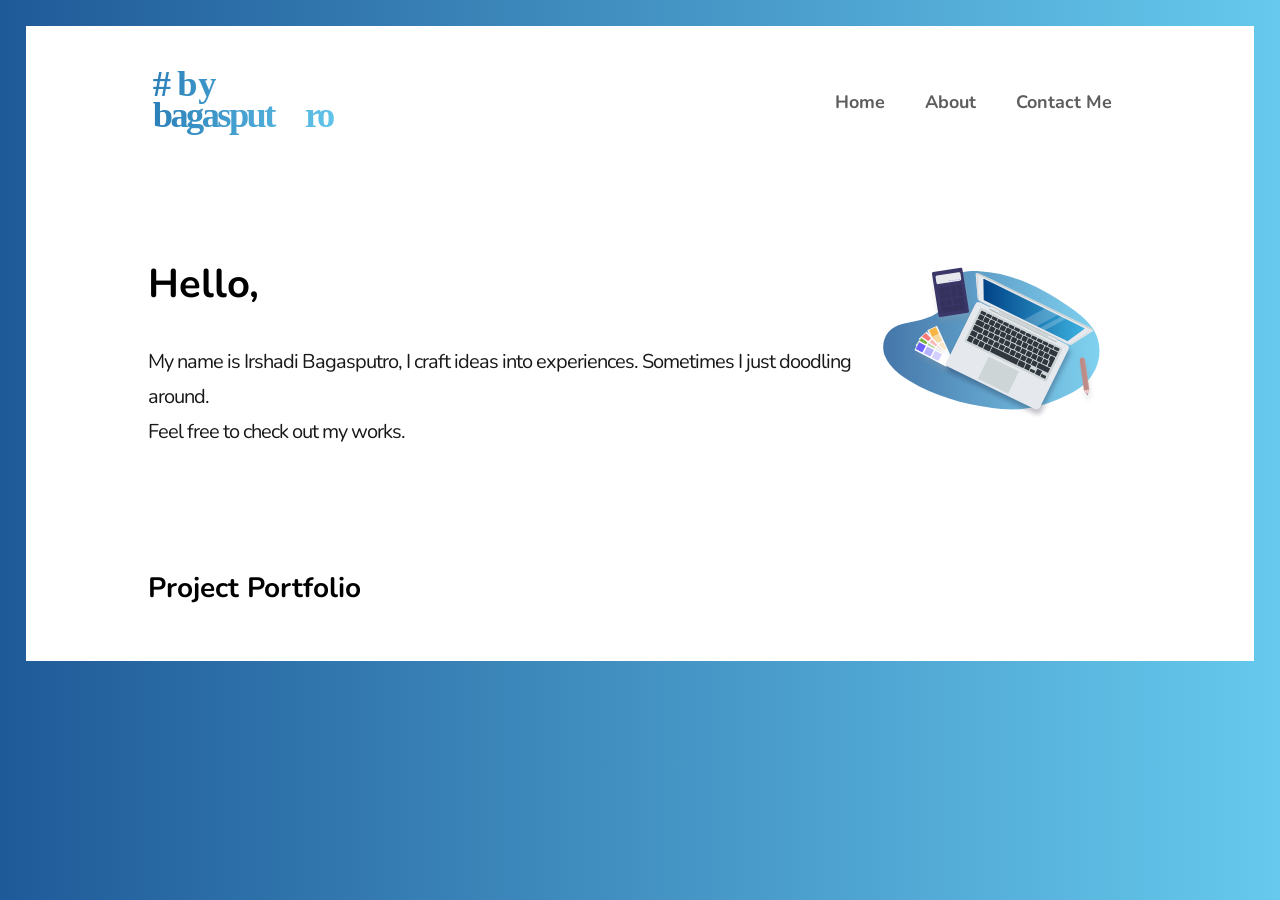
==== index.html @ 39042ffe "base file & flex layout in css" ====
<html lang="en">
<head>
    <meta charset="UTF-8">
    <meta name="viewport" content="width=device-width, initial-scale=1.0">
    <meta http-equiv="X-UA-Compatible" content="ie=edge">
    <title>Irshadi Bagasputro | Home</title>
    <link href="https://fonts.googleapis.com/css?family=Montserrat:400|Nunito:700,400" type="text/css" rel="stylesheet">
    <link rel="stylesheet" href="assets/style.css" type="text/css">
</head>

<body>
  <div class="body-wrapper">
  <nav class="container logo navigation">
        <img src="assets/img/logo-main.svg">
        <ul class="navigation">
          <li>
              <a href="#">Home</a>
          </li>
          <li>
              <a href="#">About</a>
          </li>
          <li>
              <a href="#">Contact Me</a>
          </li>
        </ul>
  </nav>

  <section class="container half-content">
      <div>
        <h1>Hello,</h1>
        <p>My name is Irshadi Bagasputro, I craft ideas into experiences. 
                  Sometimes I just doodling around.<br>Feel free to check out my works.</p>
      </div>
      <div class>
        <img src="assets/img/img-home.svg">
      </div>
  </section>

  <section class="container one-content">
      <div>
        <h2>Project Portfolio</h2>
      </div>
      <div class="portfolio">
          <div id="julo"></div>
          <div id="bukalapak"></div>
          <div id=""></div>
      </div>
  </section>
  <section></section>
  </div>
</body>
</html>
---- assets/style.css ----
/************************************************/
/*Generic CSS*/
/************************************************/

body {
    margin: 0;
    font-family: 'Montserrat', sans-serif;
    background-image: linear-gradient(to right, #1F5A98, #66C9ED);
  }
  
  .body-wrapper {
      margin: 2%;
      background-color: #fff;
  }
  
  p {
    font-family: 'Nunito', sans-serif;
    font-weight: 400;
    color: #191919;
    font-size: 1.250em;
    line-height: 35px;
    letter-spacing: -1px;
    -webkit-font-smoothing: antialiased;
  }
  
  ul li {
    font-family: 'Nunito', sans-serif;
    font-weight: 700;
    font-size: 14px;
  }
  
  h1 {
    font-family: 'Nunito', sans-serif;
    font-weight: 700;
    font-size: 2.5em;
  }
  
  h2 {
    font-family: 'Nunito', sans-serif;
    font-weight: 700;
    font-size: 1.75rem;
  }
  
  h3 {
    font-family: 'Nunito', sans-serif;
    font-weight: 700;
    font-size: 18px;
  }
  
  h4 {
    font-family: 'Nunito', sans-serif;
    font-weight: 700;
    font-size: 16px;
  }
  
  h5 {
    font-family: 'Montserrat', sans-serif;
    font-weight: 400;
    font-size: 18px;
  }
  
  h6 {
    font-family: 'Montserrat', sans-serif;
    font-weight: 400;
    font-size: 16px;
  }

  a {
      text-decoration: none;
  }

  img {
      width: 100%;
      height: auto;
  }

/************************************************/
/*Flex*/
/************************************************/

.navigation {
    display: flex;
    flex-flow: row wrap;
    justify-content: flex-end;
  }
  
  /* Medium screens */
  @media all and (max-width: 800px) {
    .navigation {
      justify-content: space-around;
    }
  }
  
  /* Small screens */
  @media all and (max-width: 500px) {
    .navigation {
      flex-direction: column;
    }
  }

.container {
    display: flex;
    flex-direction: row;
    padding: 2.5% 10%;
    align-items: center;
}

.container-inline {
    display: inline-flex;
}

/************************************************/
/*Navigation*/
/************************************************/

.navigation {
    justify-content: space-between;
    flex-wrap: wrap;
}

.logo img {
    width: 200px;
    height: auto;
}

.navigation li {
    padding: 0 20px;
    list-style: none;
}

.navigation a {
    color: #5e5e5e;
    font-size: 18px;
}

.navigation a:hover{
    color: #1B74AF;
    font-size: 18px;
}

@media all and (max-width: 640px) {
    .logo {
        display: flex;
        justify-content: center;
    }
    .navigation {
        flex-wrap: wrap;
    }
}

/************************************************/
/*Content*/
/************************************************/

.one-content {
    justify-content: flex-start;
}

.half-content {
    display: flex;
    justify-content: space-around;
}

@media all and (max-width: 640px) {
    .half-content {
        flex-direction: column-reverse;
        flex-wrap: nowrap;
    }
}

.portfolio {

}
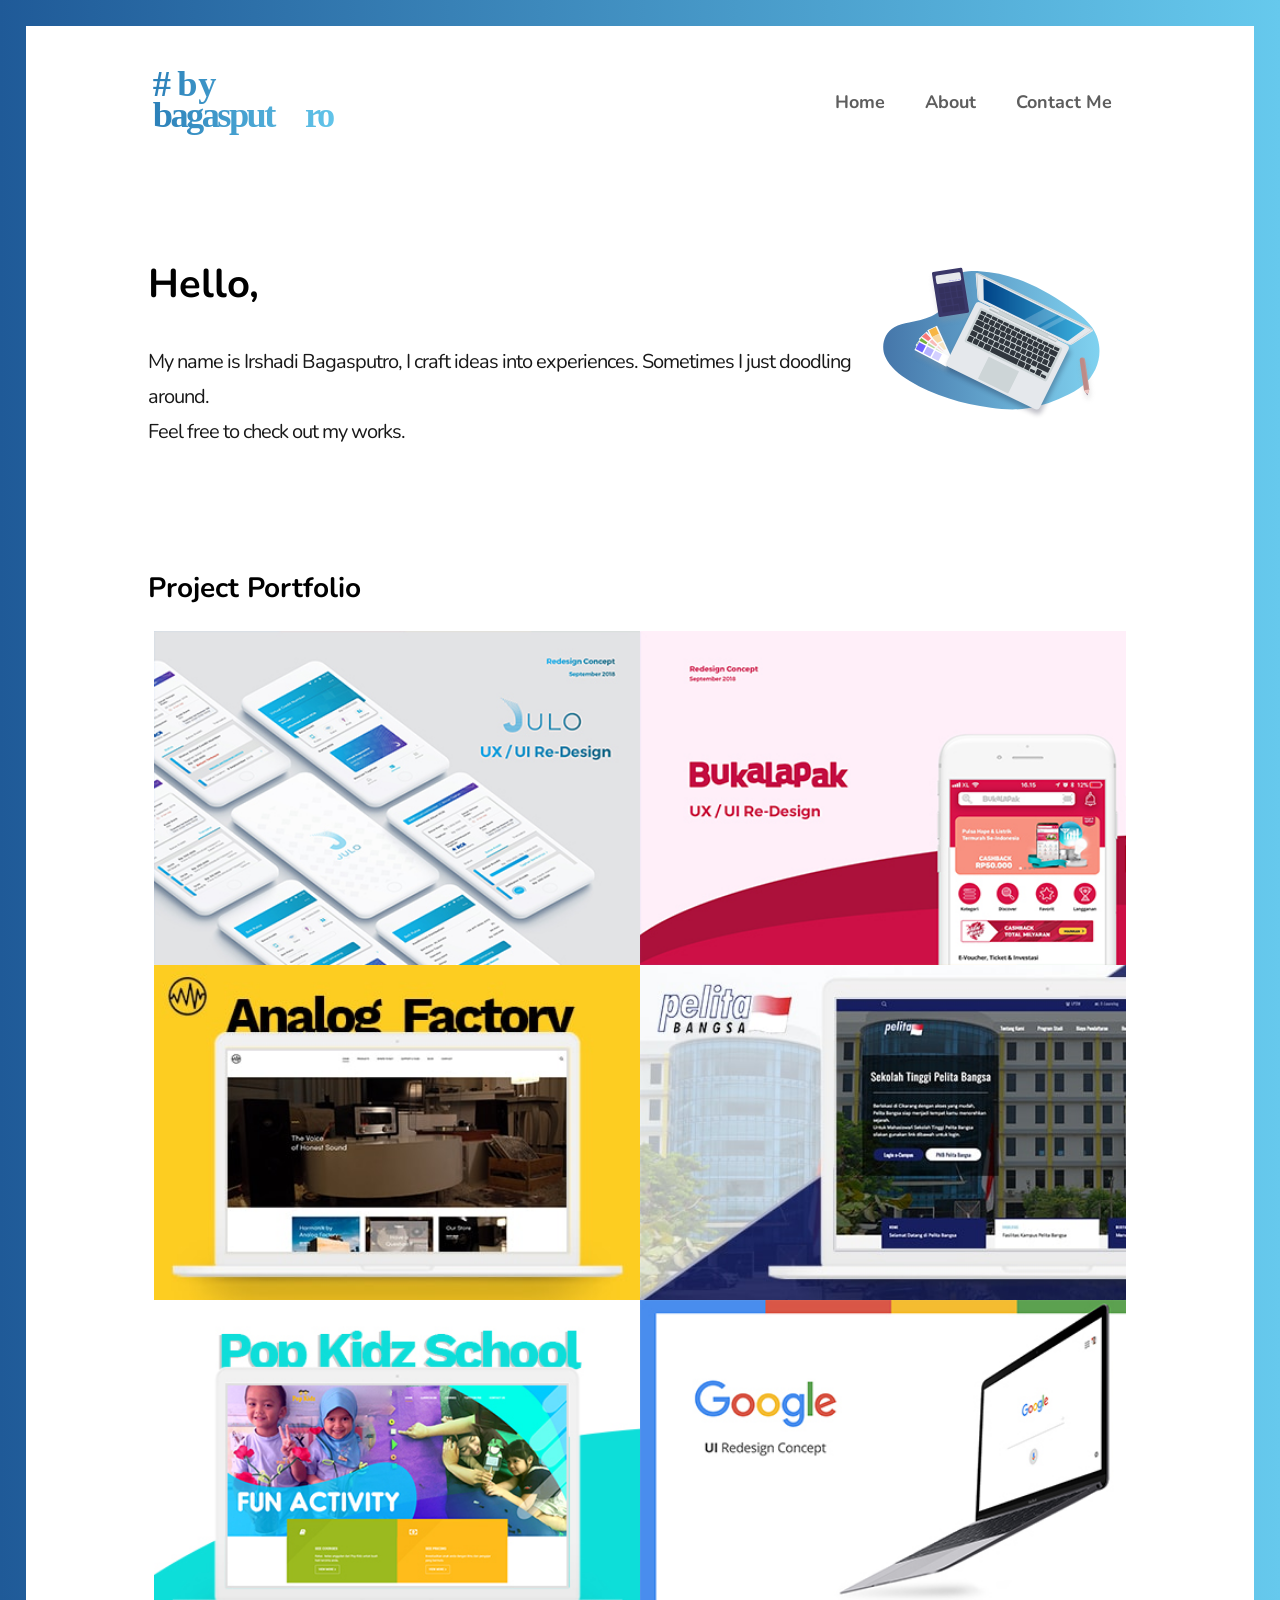
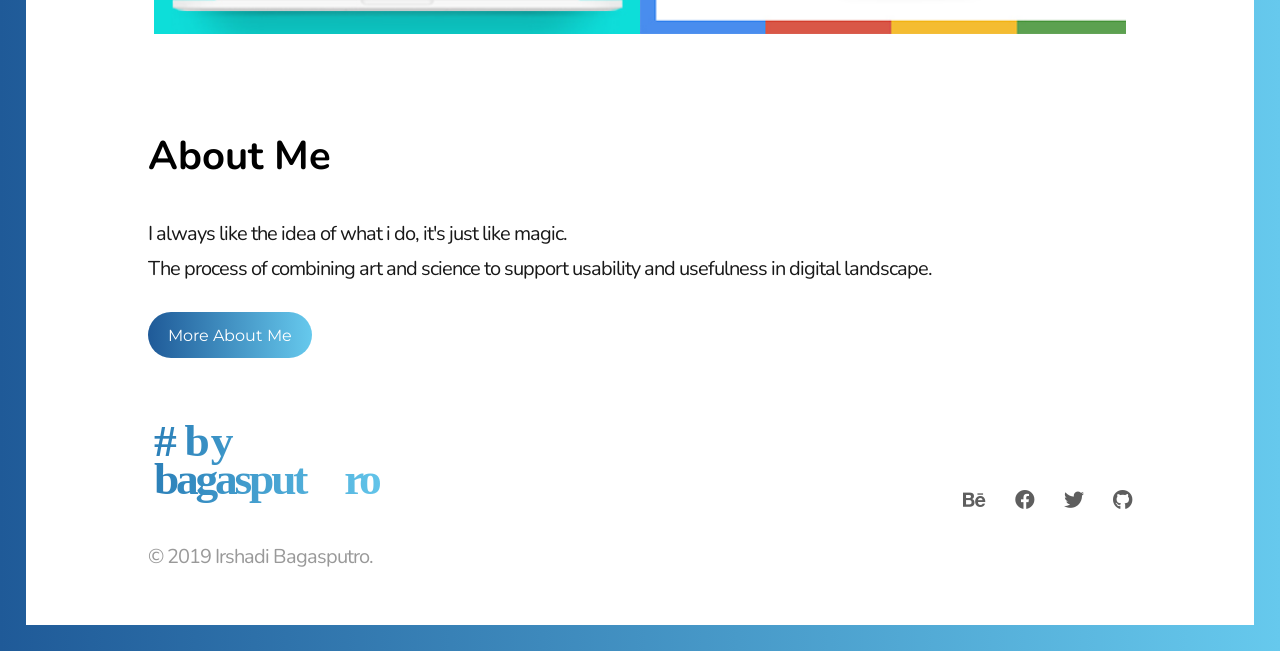
==== commit 9c997ff0: "main page updated" ====
--- a/index.html
+++ b/index.html
@@ -6,11 +6,12 @@
     <title>Irshadi Bagasputro | Home</title>
     <link href="https://fonts.googleapis.com/css?family=Montserrat:400|Nunito:700,400" type="text/css" rel="stylesheet">
     <link rel="stylesheet" href="assets/style.css" type="text/css">
+    <link rel="stylesheet" href="https://use.fontawesome.com/releases/v5.8.1/css/all.css" integrity="sha384-50oBUHEmvpQ+1lW4y57PTFmhCaXp0ML5d60M1M7uH2+nqUivzIebhndOJK28anvf" crossorigin="anonymous">
 </head>
 
 <body>
   <div class="body-wrapper">
-  <nav class="container logo navigation">
+  <nav class="container align logo navigation">
         <img src="assets/img/logo-main.svg">
         <ul class="navigation">
           <li>
@@ -25,7 +26,7 @@
         </ul>
   </nav>
 
-  <section class="container half-content">
+  <section class="container align half-content">
       <div>
         <h1>Hello,</h1>
         <p>My name is Irshadi Bagasputro, I craft ideas into experiences. 
@@ -36,17 +37,59 @@
       </div>
   </section>
 
-  <section class="container one-content">
+  <section class="container align one-content">
       <div>
         <h2>Project Portfolio</h2>
       </div>
-      <div class="portfolio">
-          <div id="julo"></div>
-          <div id="bukalapak"></div>
-          <div id=""></div>
+      <div class="container portfolio third-content">
+          <div class="overlay" id="julo">
+              <img src="assets/img/porto-julo.jpg" class="image-portfolio" alt="JULO Application Concept">
+              <div class="overlay-content">
+                  <h3>JULO</h3>
+                  <p>Text</p>
+              </div>
+          </div>
+          <div id="bukalapak">
+              <img src="assets/img/porto-bukalapak.jpg" class="image-portfolio" alt="Bukalapak Application Concept">
+          </div>
+          <div id="analog">
+              <img src="assets/img/porto-analog.jpg" class="image-portfolio" alt="Analog Factory Website">
+          </div>
+          <div id="pelita">
+              <img src="assets/img/porto-pelitabangsa.jpg" class="image-portfolio" alt="Pelita Bangsa Website">
+          </div>
+          <div id="pop">
+              <img src="assets/img/porto-pop.jpg" class="image-portfolio" alt="Pop Kidz School Website">
+          </div>
+          <div id="google">
+              <img src="assets/img/porto-google.jpg" class="image-portfolio" alt="UI Google Concept">
+          </div>
       </div>
   </section>
-  <section></section>
+
+  <section class="conatiner align half-content-single">
+      <div>
+      <h1>About Me</h1>
+      <p style="margin-top=20px;">I always like the idea of what i do, it's just like magic.<br>
+      The process of combining art and science to support usability and usefulness in digital landscape.</p>
+      <br>
+      <a class="button" href="#">More About Me</a>
+      </div>
+  </section>
+  <!---Footer Section Start-->
+  <section class="container align one-half foot">
+      <div>
+        <img src="assets/img/logo-main.svg" alt="">
+        <p class="copyright">© 2019 Irshadi Bagasputro. </p>
+      </div>
+      <div class="linkto">
+          <a href="https://www.behance.net/irshad" class="fab fa-behance"></a>
+          <a href="https://www.facebook.com/Irshadi" class="fab fa-facebook"></a>
+          <a href="https://www.twitter.com/Irshadi" class="fab fa-twitter"></a>
+          <a href="https://www.github.io/irshadi" class="fab fa-github"></a>
+      </div>
+  </section>
+  <!---Footer Section End-->
   </div>
 </body>
 </html>
--- a/assets/style.css
+++ b/assets/style.css
@@ -101,13 +101,18 @@
 .container {
     display: flex;
     flex-direction: row;
+    align-items: center;
+}
+
+.align {
     padding: 2.5% 10%;
-    align-items: center;
 }
 
 .container-inline {
     display: inline-flex;
 }
+
+.div {display: inline;}
 
 /************************************************/
 /*Navigation*/
@@ -154,11 +159,20 @@
 
 .one-content {
     justify-content: flex-start;
+    display: block;
 }
 
 .half-content {
     display: flex;
     justify-content: space-around;
+}
+
+.third-content {
+    display: flex;
+    flex-direction: row;
+    flex-wrap: wrap;
+    align-content: center;
+    justify-content: space-between;
 }
 
 @media all and (max-width: 640px) {
@@ -169,5 +183,86 @@
 }
 
 .portfolio {
-
-}+    align-content: stretch;
+    justify-content: center;
+}
+
+.portfolio img {
+    width: 486px;
+    height: auto;
+}
+
+.image-portfolio {
+    opacity: 1;
+    transition: .5s ease;
+    display: block
+    backface-visibility: hidden;
+}
+
+.overlay {
+}
+
+.overlay-content {
+    transition: .5s ease;
+    opacity: 0;
+    position: absolute;
+    top: 50%;
+    left: 50%;
+    -ms-transform: translate(-50%, -50%);
+    text-align: center;
+}
+
+.container:hover .overlay {
+    opacity: 0.3;
+}
+
+.container:hover .overlay-content {
+    opacity: 1;
+}
+
+.button {
+    background-image: linear-gradient(to right, #1F5A98, #66C9ED);
+    color: #fff;
+    border-radius: 40px;
+    padding: 1.75% 2.5%;
+}
+
+.half-content-single {
+    display: flex;
+    justify-content: flex-start;
+}
+
+.foot {
+    display: flex;
+    flex-flow: row wrap;
+    justify-content: space-between;
+}
+
+.foot img {
+    width: 250px;
+    height: auto;
+}
+
+.foot p {
+    color: #999;
+}
+
+.fab {
+    display: flex;
+    justify-content: center;
+    flex-direction: row;
+    flex-wrap: wrap;
+    font: normal normal normal 18px/2 FontAwesome;
+    font-size: 20px;
+    text-rendering: auto;
+    -webkit-font-smoothing: antialiased;
+    color: #5e5e5e;
+    margin-left: 25px;
+
+}
+
+.linkto a:hover{
+    color: #1B74AF;
+}
+
+
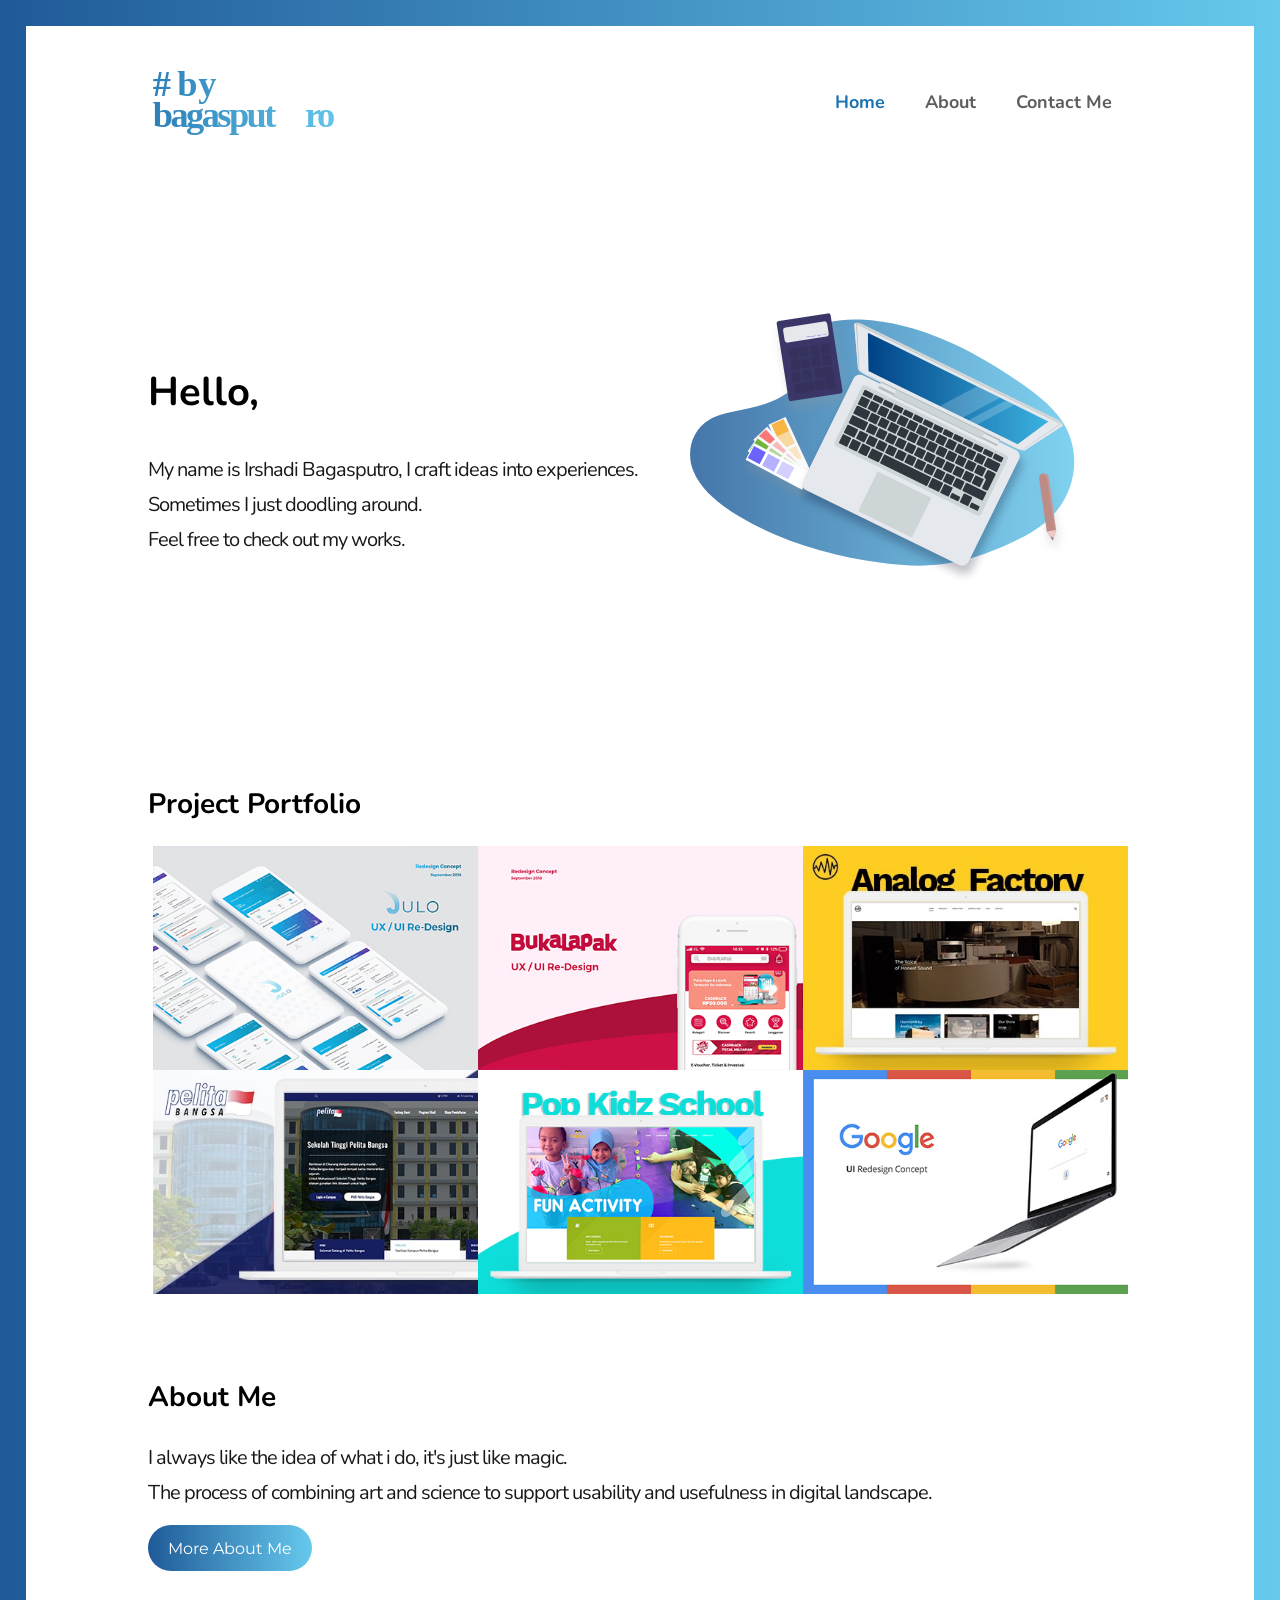
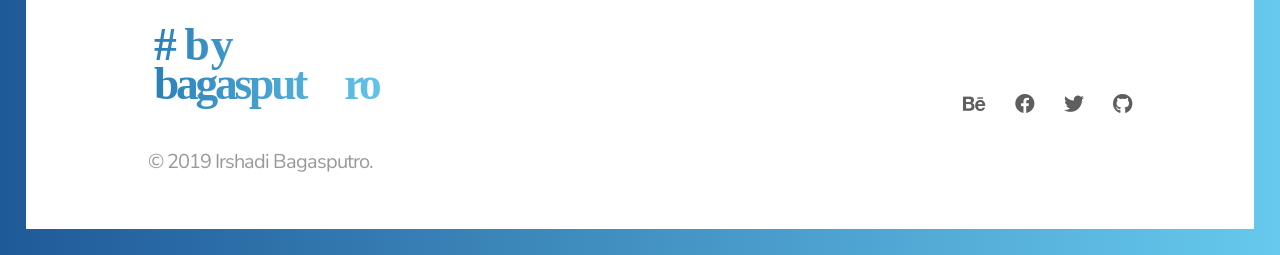
==== commit 4c6ce9c4: "Fix Responsive Design & Flexbox" ====
--- a/index.html
+++ b/index.html
@@ -15,10 +15,10 @@
         <img src="assets/img/logo-main.svg">
         <ul class="navigation">
           <li>
-              <a href="#">Home</a>
+              <a class="current" href="index.html">Home</a>
           </li>
           <li>
-              <a href="#">About</a>
+              <a href="about.html">About</a>
           </li>
           <li>
               <a href="#">Contact Me</a>
@@ -26,58 +26,109 @@
         </ul>
   </nav>
 
-  <section class="container align half-content">
-      <div>
+  <section class="container align half-content" id="intro">
+      <div class="half">
         <h1>Hello,</h1>
         <p>My name is Irshadi Bagasputro, I craft ideas into experiences. 
                   Sometimes I just doodling around.<br>Feel free to check out my works.</p>
       </div>
-      <div class>
+      <div class="half">
         <img src="assets/img/img-home.svg">
       </div>
   </section>
 
-  <section class="container align one-content">
+  <section class="container align one-content" id="portfolio">
       <div>
         <h2>Project Portfolio</h2>
       </div>
       <div class="container portfolio third-content">
-          <div class="overlay" id="julo">
-              <img src="assets/img/porto-julo.jpg" class="image-portfolio" alt="JULO Application Concept">
+          <div class="overlay">
+              <img src="assets/img/porto-julo.jpg" alt="JULO Application Concept">
               <div class="overlay-content">
-                  <h3>JULO</h3>
-                  <p>Text</p>
+                <div class="overlay-text">
+                  <h3>JULO VCN Concept App</h3>
+                  <p class="portfolio-details">in User Interface & User Experience Design</p>
+                  <p>This project was made for one of my design test. The goal of this project is to make a VCN concept page.</p>
+                  <p class="mobile-hide">VCN (Virtual Credit Number) is a new credit-related product that can handle all customer needs related to payment and cash disbursement. Customer will pay back using in installments. 
+                  I made the short user flow of in apps digital products purchase and the main page of the VCN UI.<br>Made entirely using Sketch App.</p>
+                  <a class="button-portfolio" href="#">View Project</a>
+                </div>
               </div>
           </div>
-          <div id="bukalapak">
-              <img src="assets/img/porto-bukalapak.jpg" class="image-portfolio" alt="Bukalapak Application Concept">
+          <div class="overlay">
+              <img src="assets/img/porto-bukalapak.jpg" alt="Bukalapak Application Concept">
+              <div class="overlay-content">
+                  <div class="overlay-text">
+                    <h3>Bukalapak UI Improvement Concept App</h3>
+                    <p class="portfolio-details">in User Interface & User Experience Design</p>
+                    <p class="mobile-hide">This is my first project for mobile apps. I did this project as a test for one of my interview. 
+                    <p>The goal of this project is to redesign the UI for Bukalapak Mobile Application.</p>
+                    <p class="mobile-hide">Made entirely using Adobe Photoshop.</p>
+                    <a class="button-portfolio" href="#">View Project</a>   
+                  </div>
+              </div>
           </div>
-          <div id="analog">
-              <img src="assets/img/porto-analog.jpg" class="image-portfolio" alt="Analog Factory Website">
+          <div class="overlay">
+              <img src="assets/img/porto-analog.jpg" alt="Analog Factory Website">
+              <div class="overlay-content">
+                  <div class="overlay-text">
+                    <h3>Analog Factory Website</h3>
+                    <p class="portfolio-details">in Web Design</p>
+                    <p>Analog Factory is an audio maker. Their work is well-known among High-End audio enthusiast for many years. </p>
+                    <p class="mobile-hide">Analog Factory needs a website to support their marketing division in order to expand their brand awareness. </p>
+                    <a class="button-portfolio" href="#">Case Study</a>                         
+                  </div>
+              </div>
           </div>
-          <div id="pelita">
-              <img src="assets/img/porto-pelitabangsa.jpg" class="image-portfolio" alt="Pelita Bangsa Website">
+          <div class="overlay">
+              <img src="assets/img/porto-pelitabangsa.jpg" alt="Pelita Bangsa Website">
+              <div class="overlay-content">
+                  <div class="overlay-text">
+                    <h3>Pelita Bangsa Website</h3>
+                    <p class="portfolio-details">in Web Design</p>
+                    <p>Pelita Bangsa found on 2001 with a goals to provide education for the residence around Cikarang area.</p>
+                    <p class="mobile-hide"> The founders of Pelita Bangsa have a concept about education, it has to be accessible to everyone. Currently Pelita Bangsa is looking foward to become a University.</p>
+                    <a class="button-portfolio" href="#">Case Study</a>       
+                  </div>
+              </div>
           </div>
-          <div id="pop">
-              <img src="assets/img/porto-pop.jpg" class="image-portfolio" alt="Pop Kidz School Website">
+          <div class="overlay">
+              <img src="assets/img/porto-pop.jpg" alt="Pop Kidz School Website">
+              <div class="overlay-content">
+                  <div class="overlay-text">
+                    <h3>PopKidz School Website</h3>
+                    <p class="portfolio-details">in Web Design</p>
+                    <p>PopKidzSchool need a website platform to support their businees, the website itself is based by Wordpress CMS.</p>
+                    <a class="button-portfolio" href="#">Case Study</a>           
+                  </div>
+              </div>
           </div>
-          <div id="google">
-              <img src="assets/img/porto-google.jpg" class="image-portfolio" alt="UI Google Concept">
+          <div class="overlay">
+              <img src="assets/img/porto-google.jpg" alt="UI Google Concept">
+              <div class="overlay-content">
+                  <div class="overlay-text">
+                    <h3>Google UI Concept</h3>
+                    <p class="portfolio-details">in User Interface & User Experience Design</p>
+                    <p>Created using the Adobe Xperience Design Beta. These sketch is to make myself familiar with all the Xperience Design features.</p>
+                    <p class="mobile-hide">The interactions itself is still relying on hover card element, which i designed to be more subtle with more 'google' identity.</p>
+                    <a class="button-portfolio" href="#">View Project</a> 
+                  </div>
+              </div>
           </div>
       </div>
   </section>
 
-  <section class="conatiner align half-content-single">
+  <section class="conatiner align half-content-single" id="about">
       <div>
-      <h1>About Me</h1>
+      <h2>About Me</h2>
       <p style="margin-top=20px;">I always like the idea of what i do, it's just like magic.<br>
       The process of combining art and science to support usability and usefulness in digital landscape.</p>
       <br>
-      <a class="button" href="#">More About Me</a>
+      <a class="button" href="about.html">More About Me</a>
       </div>
   </section>
   <!---Footer Section Start-->
-  <section class="container align one-half foot">
+  <section class="container align one-half foot" id="footer">
       <div>
         <img src="assets/img/logo-main.svg" alt="">
         <p class="copyright">© 2019 Irshadi Bagasputro. </p>
--- a/assets/style.css
+++ b/assets/style.css
@@ -123,6 +123,15 @@
     flex-wrap: wrap;
 }
 
+@media all and (max-width: 565px) {
+    .navigation {
+        display: flex;
+        flex-direction: row;
+        flex-wrap: wrap;
+        justify-content: center;
+    }
+}
+
 .logo img {
     width: 200px;
     height: auto;
@@ -139,6 +148,11 @@
 }
 
 .navigation a:hover{
+    color: #1B74AF;
+    font-size: 18px;
+}
+
+a.current {
     color: #1B74AF;
     font-size: 18px;
 }
@@ -154,7 +168,7 @@
 }
 
 /************************************************/
-/*Content*/
+/* Content */
 /************************************************/
 
 .one-content {
@@ -187,37 +201,38 @@
     justify-content: center;
 }
 
+.img-responsive {
+    width: 100%;
+    height: auto;
+}
+
 .portfolio img {
     width: 486px;
     height: auto;
 }
 
-.image-portfolio {
-    opacity: 1;
-    transition: .5s ease;
-    display: block
-    backface-visibility: hidden;
-}
-
-.overlay {
-}
-
-.overlay-content {
-    transition: .5s ease;
-    opacity: 0;
-    position: absolute;
-    top: 50%;
-    left: 50%;
-    -ms-transform: translate(-50%, -50%);
-    text-align: center;
-}
-
-.container:hover .overlay {
-    opacity: 0.3;
-}
-
-.container:hover .overlay-content {
-    opacity: 1;
+@media screen and (max-width: 1900px) {
+    .portfolio {
+        display: flex;
+        justify-content: center;
+        flex-wrap: wrap;
+    }
+    .portfolio img {
+        width: 325px;
+        height: auto;
+    }
+}
+
+@media all and (max-width: 565px) {
+    .portfolio {
+        flex-direction: row;
+        justify-content: center;
+        flex-wrap: wrap;
+    }
+    .portfolio img {
+        width : 300px;
+        height: auto;
+    }
 }
 
 .button {
@@ -225,6 +240,143 @@
     color: #fff;
     border-radius: 40px;
     padding: 1.75% 2.5%;
+    transition: 0.8s;
+    line-height: 0;
+}
+
+.button:hover {
+    background-image: linear-gradient(to right, #174287, #2878AF);
+}
+
+.overlay {
+    align-content: stretch;
+    position:relative;
+}
+
+.overlay-content {
+    background: #fff;
+    height: 100%;
+    width: 100%;
+    opacity: 0;
+    top: 0;
+    left: 0;
+    position: absolute;
+    transition: opacity .5s;
+}
+
+.overlay-content:hover {
+    opacity: .9;
+    transition: opacity .5s;
+}
+
+.overlay-text h3 {
+    font-size: 18px;
+    flex-wrap: wrap;
+    flex-direction: column;
+    margin: 0px 30px;
+    margin-top: 40px;
+    margin-bottom: 5px;
+}
+
+.overlay-text p {
+    font-size: 16px;
+    padding: 0px 25px;
+    color: #5e5e5e;
+    font-weight: 500;
+    line-height: 18px;
+    padding-bottom: 10px;
+}
+
+p.portfolio-details {
+    font-size: 14px;
+    line-height: 18px;
+    font-weight: bold;
+    color: #174287;
+    padding: 0px 30px;
+    margin: 0;
+}
+
+@media all and (max-width: 1600px){
+    .mobile-hide{
+        display: none;
+    }
+}
+
+.button-portfolio {
+    background-image: linear-gradient(to right, #1F5A98, #66C9ED);
+    color: #fff;
+    border-radius: 40px;
+    padding: 1.75% 2.5%;
+    margin: 0px 25px;
+    transition: 0.8s;
+}
+
+.button-portfolio:hover {
+    background-image: linear-gradient(to right, #174287, #2878AF);
+}
+
+@media all and (max-width: 1600px){
+    .button-portfolio {
+    background-image: linear-gradient(to right, #1F5A98, #66C9ED);
+    color: #fff;
+    font-size: 14px;
+    border-radius: 40px;
+    padding: 1.75% 2.5%;
+    margin: 0px 25px;
+    transition: 0.8s;
+    }
+}
+
+.half {
+    width: 50%;
+    align-items: center;
+}
+
+  /* Small screens */
+  @media all and (max-width: 760px) {
+    .half {
+        width: 100%;
+    }
+    .about {
+        flex-direction: column;
+    }
+  }
+
+.img-about img {
+    align-content: center;
+    padding: 2.5% 5%;
+    width: 485px;
+    height: auto;
+}
+
+@media all and (max-width: 565px) {
+    .img-about img {
+        width: 300px;
+        height: auto;
+    }
+
+.profile {
+    display: flex;
+    flex-direction: row-reverse;
+    flex-wrap: wrap;
+    justify-content: center
+}
+
+}
+
+.timeline span {
+    font-weight: 700;
+}
+
+.timeline li{
+    width: 75%;
+    flex-direction: row;
+    justify-content: center;
+    border-top: 1px solid #e2e0e0;
+    padding: 15px 20px;
+    font-size: 18px;
+    font-weight: 500;
+    list-style: none;
 }
 
 .half-content-single {
@@ -236,6 +388,16 @@
     display: flex;
     flex-flow: row wrap;
     justify-content: space-between;
+}
+
+@media all and (max-width: 565px) {
+    .foot {
+        display: flex;
+        flex-direction: column;
+        flex-wrap: wrap;
+        justify-content: center;
+        padding-bottom: 2.5%;
+    }
 }
 
 .foot img {
@@ -258,11 +420,13 @@
     -webkit-font-smoothing: antialiased;
     color: #5e5e5e;
     margin-left: 25px;
-
 }
 
 .linkto a:hover{
     color: #1B74AF;
 }
 
-
+/* Test 
+.portfolio-hover {}
+*/ 
+
